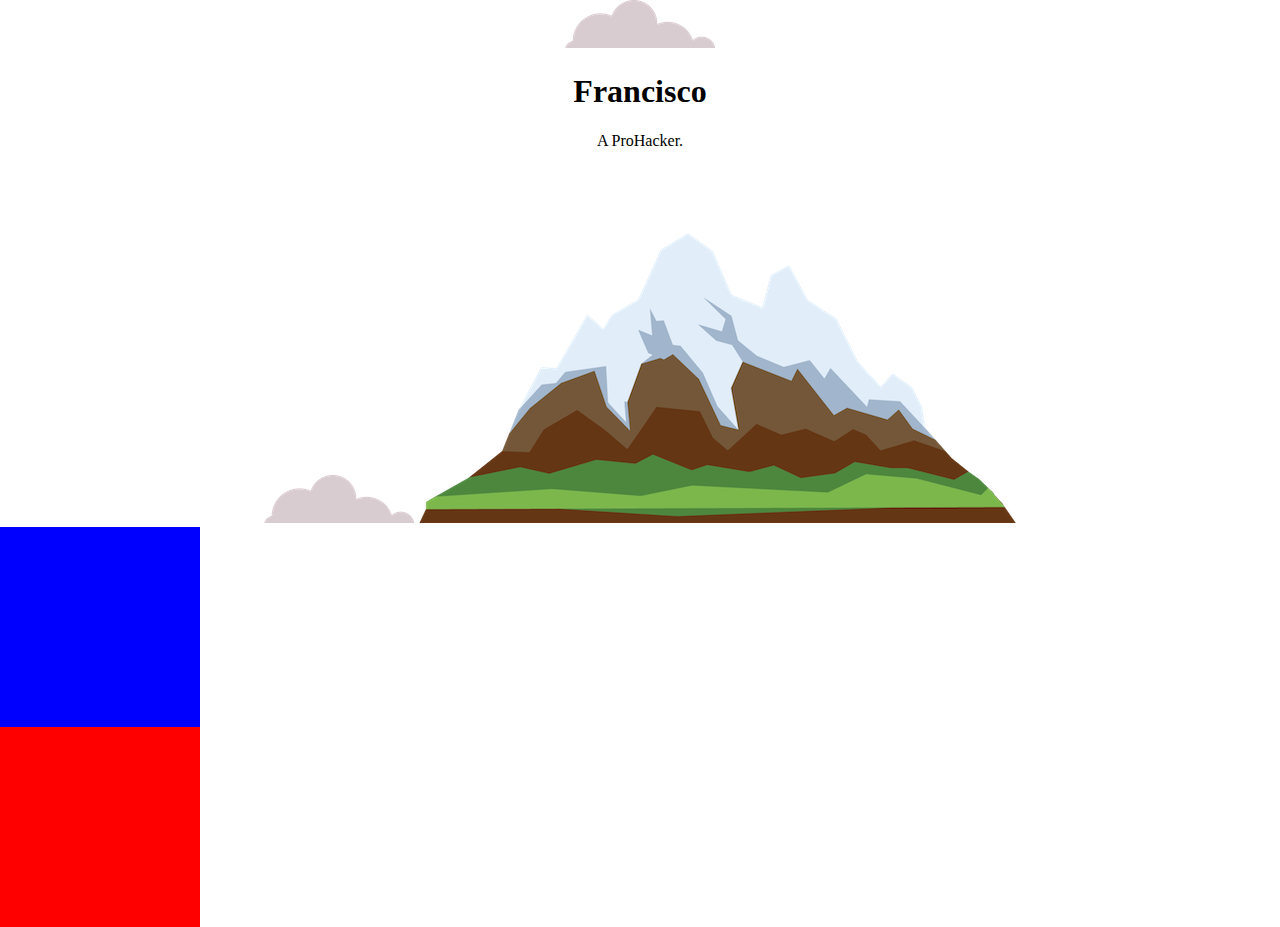
==== CSS - My Site/index.html @ 4b441fbb "initial commit" ====
<!DOCTYPE html>
<html lang="en">
<head>
    <meta charset="UTF-8">
    <meta http-equiv="X-UA-Compatible" content="IE=edge">
    <meta name="viewport" content="width=device-width, initial-scale=1.0">
    <link rel="stylesheet" href="css/styles.css">
    <link rel="icon" href="favicon.ico" type="image/x-icon">
    <title>Francisco Rosales</title>
</head>
<body>
    <div class="top-container">
        <img src="images/cloud.png" alt="cloud-img">
        <h1>Francisco</h1>
        <p>A <span class="pro">Pro</span>Hacker.</p>    
        <img src="images/cloud.png" alt="cloud-img">
        <img src="images/mountain.png" alt="mountain-img">
    </div>
    
    <div class="middle-container">

    </div>

    <div class="bottom-container">

    </div>
</body>
</html>
---- CSS - My Site/css/styles.css ----
body {
    margin: 0;
    text-align: center;
}


.middle-container {
    width: 200px;
    height: 200px;
    background-color: blue;
}

.bottom-container {
    width: 200px;
    height: 200px;
    background-color: red;
}
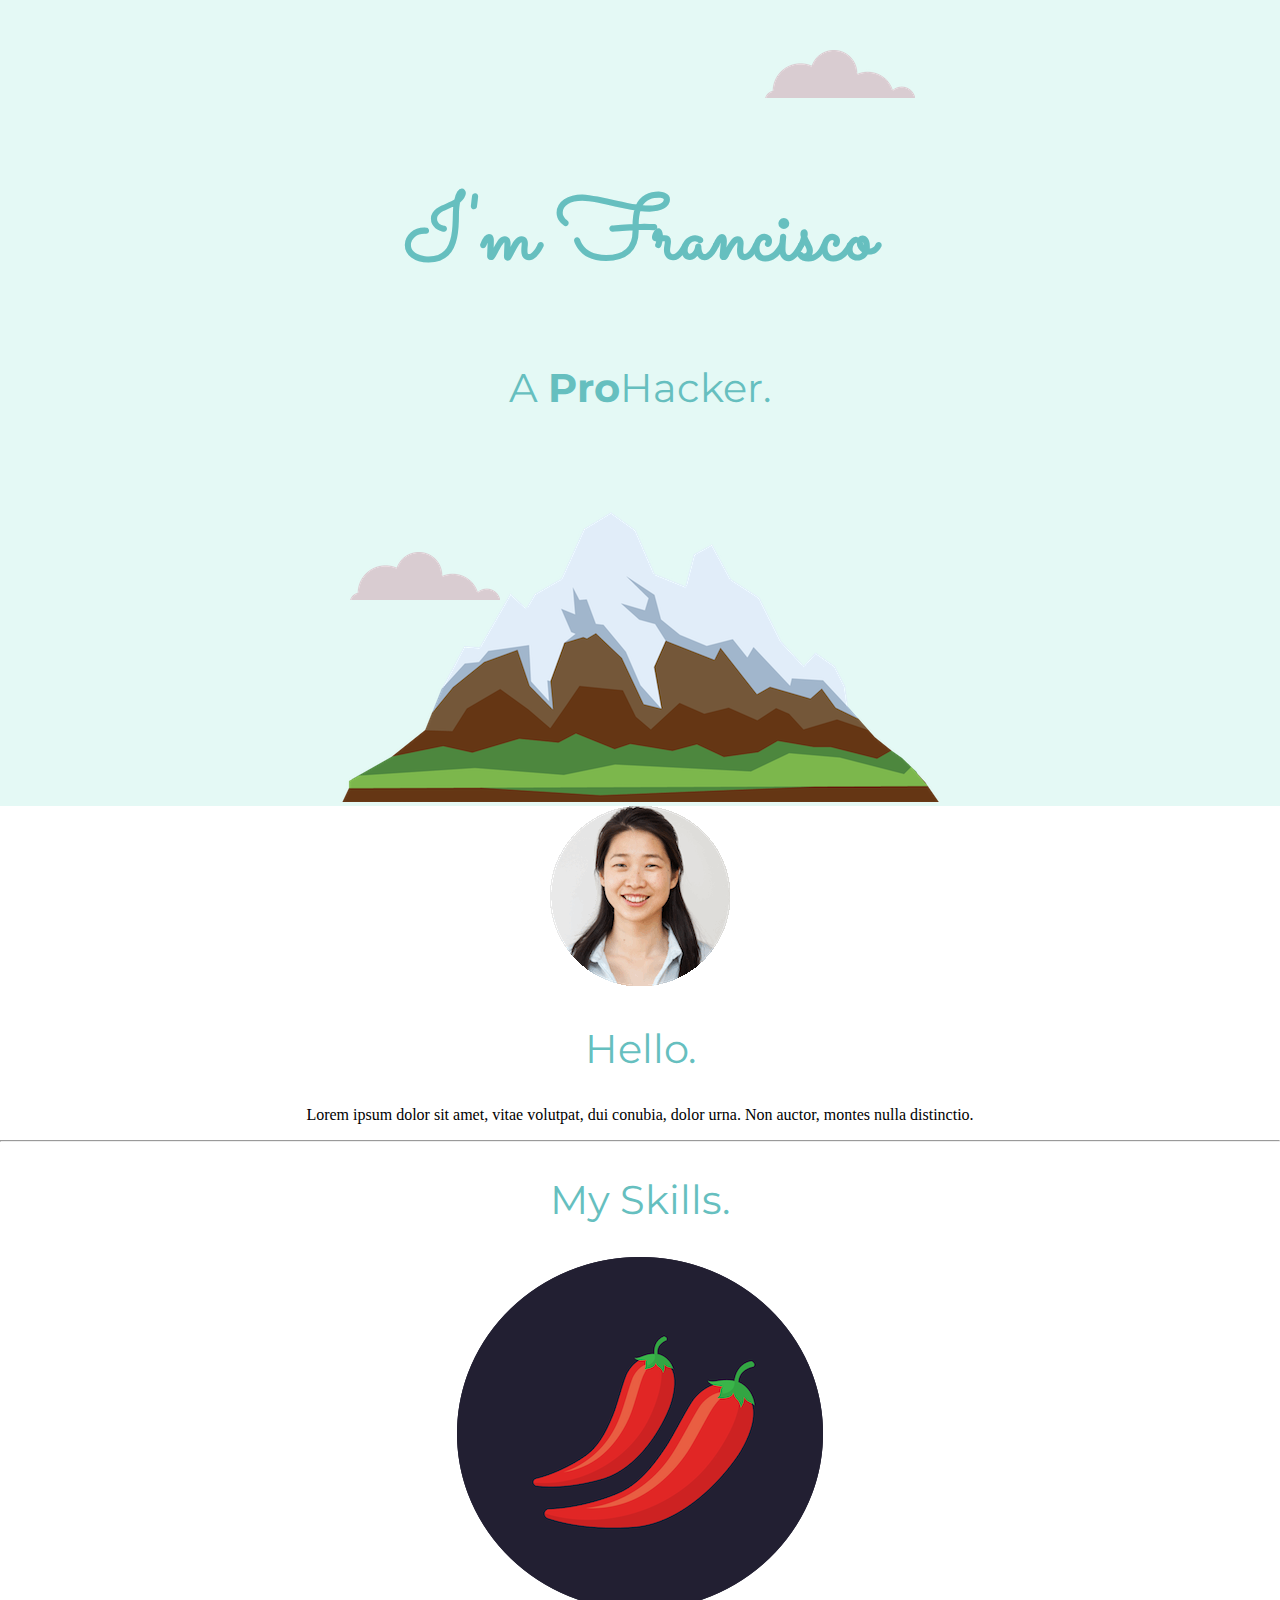
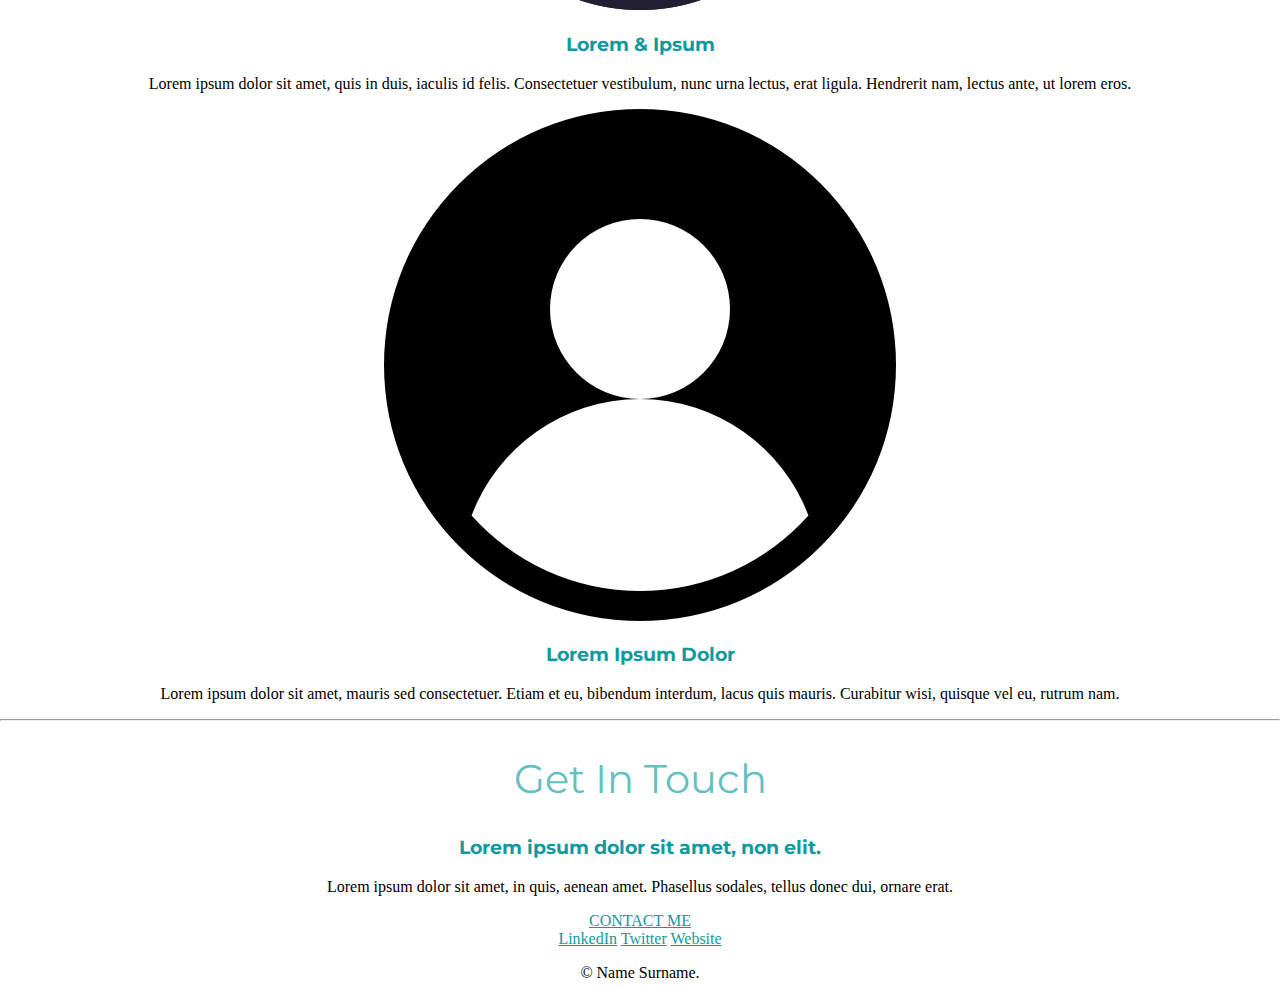
==== commit 03612110: "Add files via upload" ====
--- a/CSS - My Site/index.html
+++ b/CSS - My Site/index.html
@@ -6,22 +6,63 @@
     <meta name="viewport" content="width=device-width, initial-scale=1.0">
     <link rel="stylesheet" href="css/styles.css">
     <link rel="icon" href="favicon.ico" type="image/x-icon">
+    <link rel="preconnect" href="https://fonts.googleapis.com">
+    <link rel="preconnect" href="https://fonts.gstatic.com" crossorigin>
+    <link href="https://fonts.googleapis.com/css2?family=Sacramento&display=swap" rel="stylesheet">
+    <link rel="preconnect" href="https://fonts.googleapis.com">
+    <link rel="preconnect" href="https://fonts.gstatic.com" crossorigin>
+    <link href="https://fonts.googleapis.com/css2?family=Merriweather:wght@300&family=Sacramento&display=swap" rel="stylesheet">
+    <link rel="preconnect" href="https://fonts.googleapis.com">
+    <link rel="preconnect" href="https://fonts.gstatic.com" crossorigin>
+    <link href="https://fonts.googleapis.com/css2?family=Merriweather:wght@300&family=Montserrat&family=Sacramento&display=swap" rel="stylesheet">
     <title>Francisco Rosales</title>
 </head>
 <body>
     <div class="top-container">
-        <img src="images/cloud.png" alt="cloud-img">
-        <h1>Francisco</h1>
-        <p>A <span class="pro">Pro</span>Hacker.</p>    
-        <img src="images/cloud.png" alt="cloud-img">
-        <img src="images/mountain.png" alt="mountain-img">
+        <img class="top-cloud" src="images/cloud.png" alt="cloud-img">
+        <h1>I'm Francisco</h1>
+        <h2>A <span class="pro">Pro</span>Hacker.</h2>    
+        <img class="bottom-cloud" src="images/cloud.png" alt="cloud-img">
+        <img class="montain" src="images/mountain.png" alt="mountain-img">
     </div>
     
     <div class="middle-container">
-
-    </div>
-
-    <div class="bottom-container">
+        <div class="profile">
+          <img src="images/angela.png" alt="">
+          <h2>Hello.</h2>
+          <p>Lorem ipsum dolor sit amet, vitae volutpat, dui conubia, dolor urna. Non auctor, montes nulla distinctio.</p>
+        </div>
+        <hr>
+        <div class="skills">
+          <h2>My Skills.</h2>
+          <div class="skill-row">
+            <img class="" src="images/chillies.png" alt="">
+            <h3>Lorem & Ipsum</h3>
+            <p>Lorem ipsum dolor sit amet, quis in duis, iaculis id felis. Consectetuer vestibulum, nunc urna lectus, erat ligula. Hendrerit nam, lectus ante, ut lorem eros.</p>
+          </div>
+          <div class="skill-row">
+            <img class="" src="images/user.png" alt="">
+            <h3>Lorem Ipsum Dolor</h3>
+            <p>Lorem ipsum dolor sit amet, mauris sed consectetuer. Etiam et eu, bibendum interdum, lacus quis mauris. Curabitur wisi, quisque vel eu, rutrum nam.</p>
+          </div>
+        </div>
+        <hr>
+        <div class="contact-me">
+          <h2>Get In Touch</h2>
+          <h3>Lorem ipsum dolor sit amet, non elit.</h3>
+          <p>Lorem ipsum dolor sit amet, in quis, aenean amet. Phasellus sodales, tellus donec dui, ornare erat.</p>
+          <a class="btn" href="mailto:name@email.com">CONTACT ME</a>
+        </div>
+      </div>
+      
+      
+      <div class="bottom-container">
+        <a class="footer-link" href="https://www.linkedin.com/">LinkedIn</a>
+        <a class="footer-link" href="https://twitter.com/">Twitter</a>
+        <a class="footer-link" href="https://www.appbrewery.co/">Website</a>
+        <p>© Name Surname.</p>
+      </div>
+      
 
     </div>
 </body>
--- a/CSS - My Site/css/styles.css
+++ b/CSS - My Site/css/styles.css
@@ -2,18 +2,52 @@
 body {
     margin: 0;
     text-align: center;
+    font-family: 'Marriweather', serif;
+}
+
+h1 {
+    margin: 50px auto 0 auto;
+    font-family: 'Sacramento', cursive;
+    font-size: 5.625rem;
+    color: #66BFBF;
+    line-height: 2;
+}
+
+h2 {
+    font-family: 'Montserrat', sans-serif;
+    font-size: 2.5rem;
+    color: #66BFBF;
+    font-weight: normal;
+}
+
+h3 {
+    font-family: 'Montserrat', sans-serif;
+    color: #11999E;
+}
+
+a {
+    color: #11999E;
+}
+
+.top-container {
+    background-color: #E4F9F5;
+    padding-top: 100px;
+}
+
+.pro {
+    font-weight: bolder;
+}
+
+.top-cloud {
+    position: absolute;
+    right: 365px;
+    top: 50px;
+}
+
+.bottom-cloud {
+    position: absolute;
+    left: 350px;
+    bottom: 300px;
 }
 
 
-.middle-container {
-    width: 200px;
-    height: 200px;
-    background-color: blue;
-}
-
-.bottom-container {
-    width: 200px;
-    height: 200px;
-    background-color: red;
-}
-
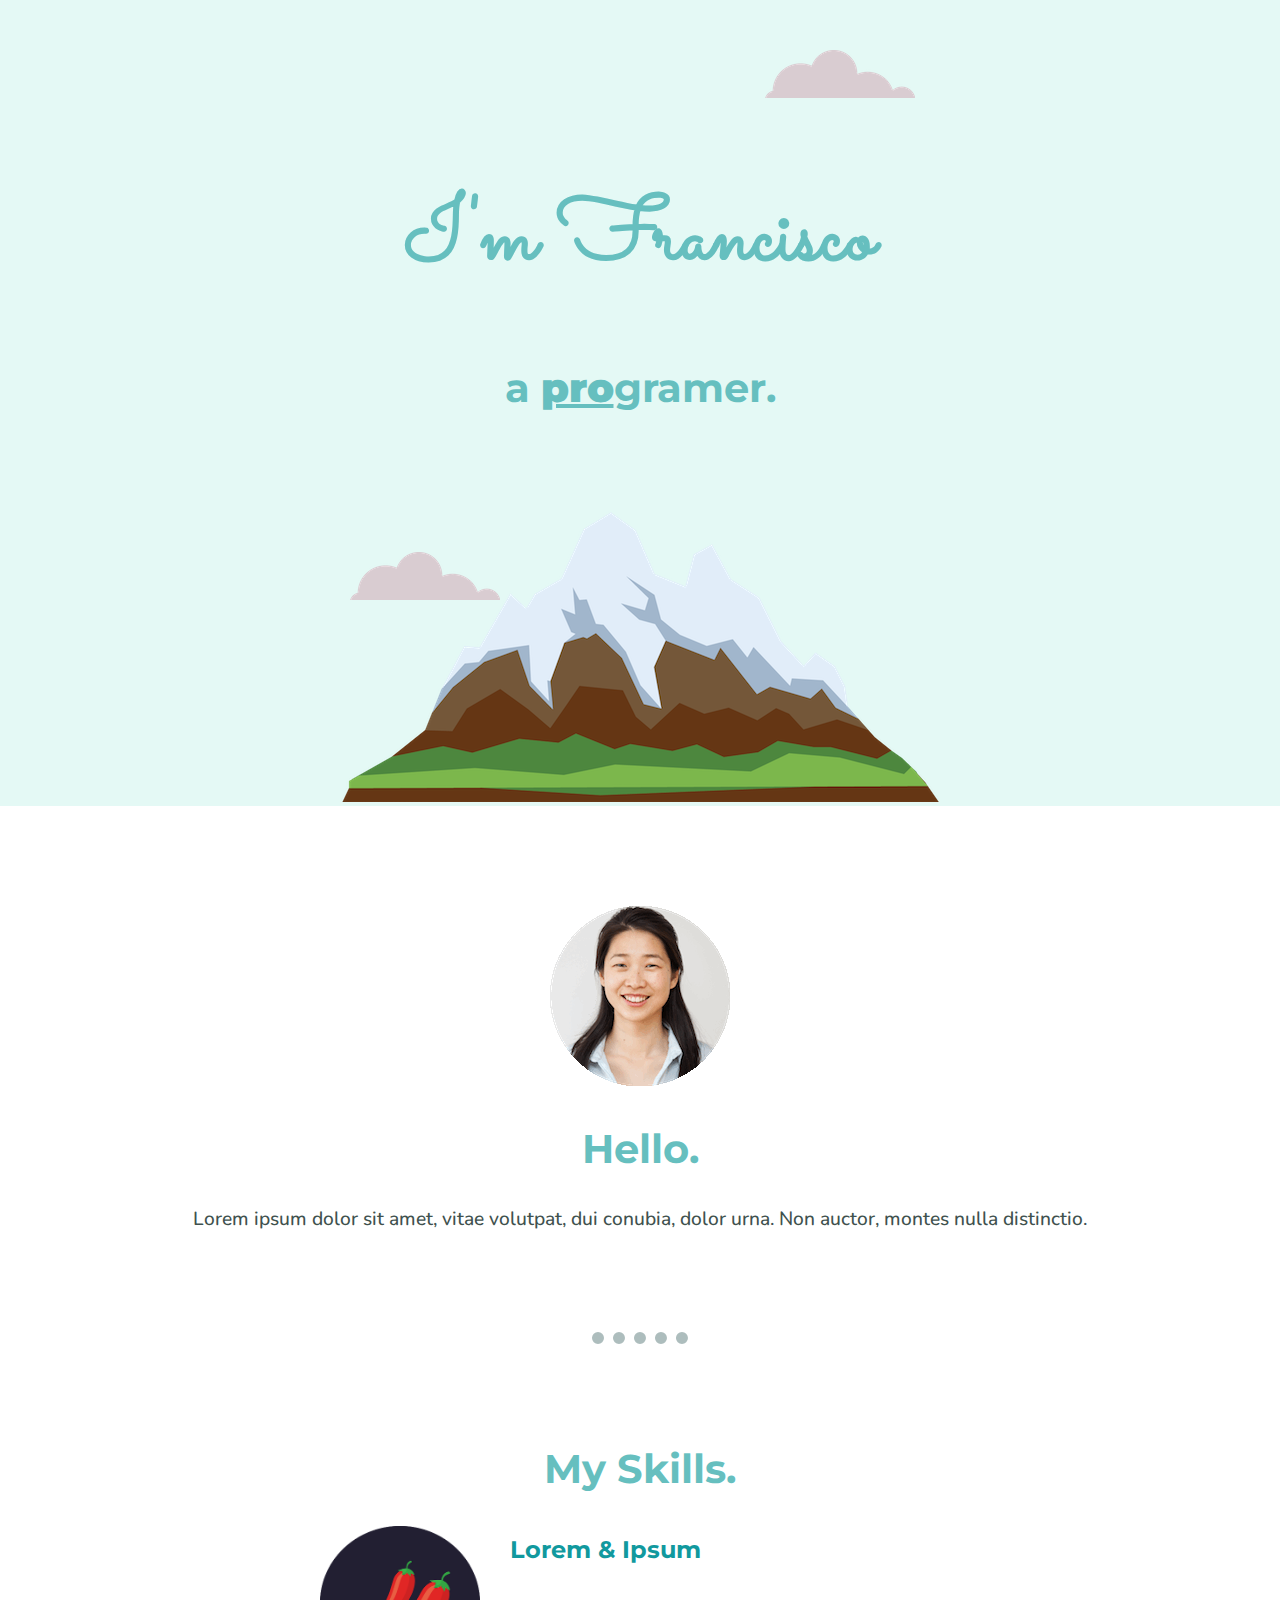
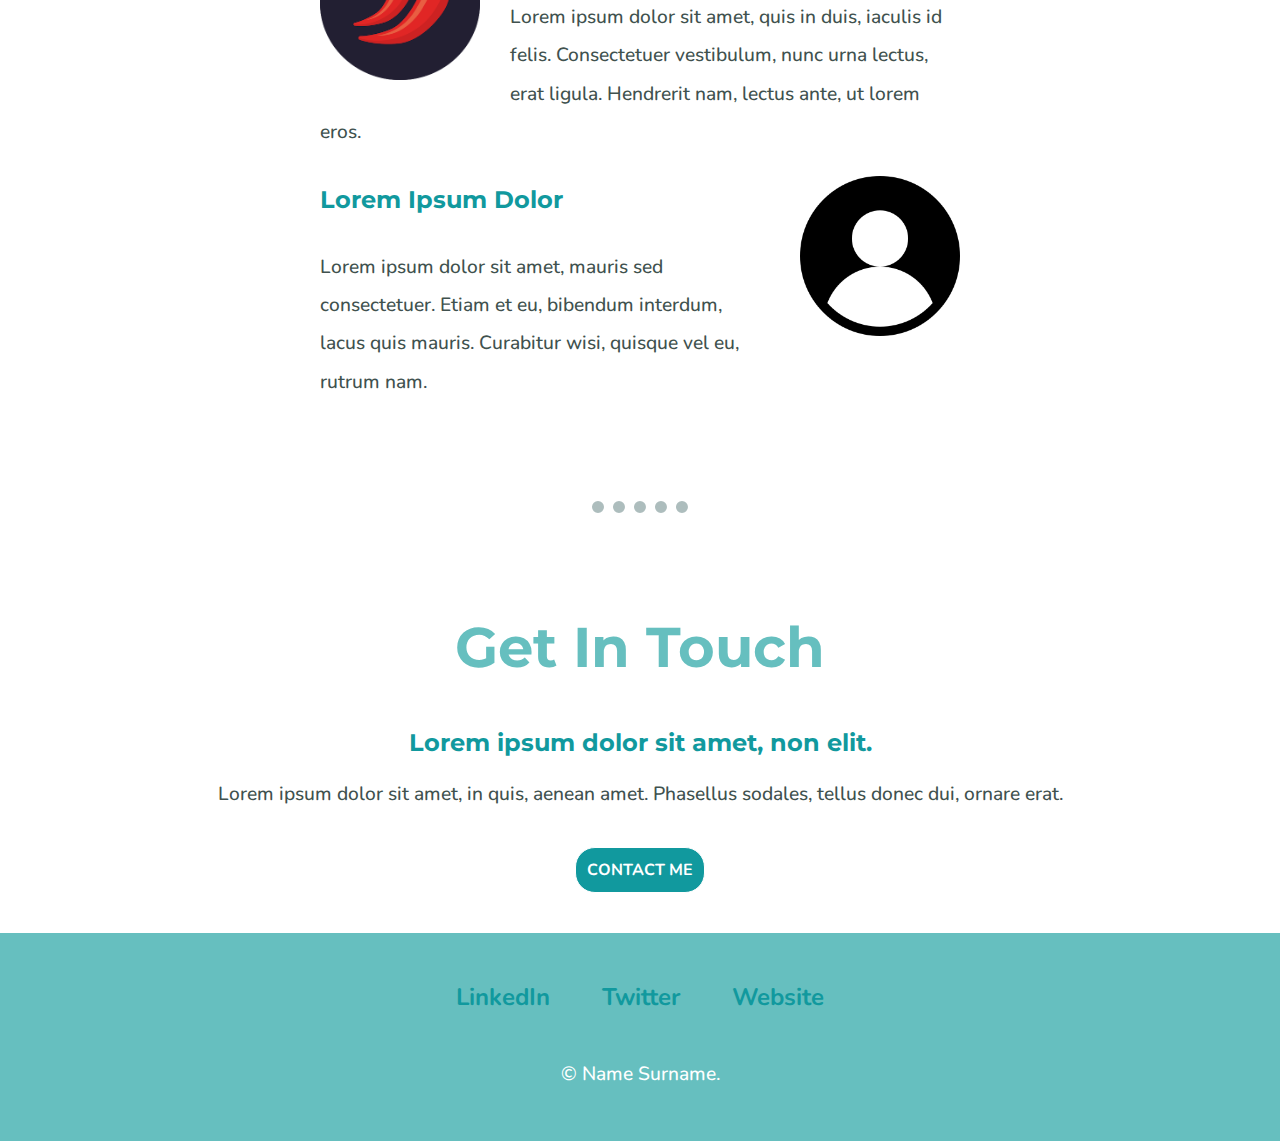
==== commit 323c06c0: "Add files via upload" ====
--- a/CSS - My Site/index.html
+++ b/CSS - My Site/index.html
@@ -9,19 +9,16 @@
     <link rel="preconnect" href="https://fonts.googleapis.com">
     <link rel="preconnect" href="https://fonts.gstatic.com" crossorigin>
     <link href="https://fonts.googleapis.com/css2?family=Sacramento&display=swap" rel="stylesheet">
-    <link rel="preconnect" href="https://fonts.googleapis.com">
-    <link rel="preconnect" href="https://fonts.gstatic.com" crossorigin>
     <link href="https://fonts.googleapis.com/css2?family=Merriweather:wght@300&family=Sacramento&display=swap" rel="stylesheet">
-    <link rel="preconnect" href="https://fonts.googleapis.com">
-    <link rel="preconnect" href="https://fonts.gstatic.com" crossorigin>
     <link href="https://fonts.googleapis.com/css2?family=Merriweather:wght@300&family=Montserrat&family=Sacramento&display=swap" rel="stylesheet">
+    <link href="https://fonts.googleapis.com/css2?family=Merriweather:wght@300&family=Montserrat&family=Nunito&family=Sacramento&display=swap" rel="stylesheet">
     <title>Francisco Rosales</title>
 </head>
 <body>
     <div class="top-container">
         <img class="top-cloud" src="images/cloud.png" alt="cloud-img">
         <h1>I'm Francisco</h1>
-        <h2>A <span class="pro">Pro</span>Hacker.</h2>    
+        <h2>a <span class="pro">pro</span>gramer.</h2>    
         <img class="bottom-cloud" src="images/cloud.png" alt="cloud-img">
         <img class="montain" src="images/mountain.png" alt="mountain-img">
     </div>
@@ -36,20 +33,20 @@
         <div class="skills">
           <h2>My Skills.</h2>
           <div class="skill-row">
-            <img class="" src="images/chillies.png" alt="">
+            <img class="image-1" src="images/chillies.png" alt="">
             <h3>Lorem & Ipsum</h3>
             <p>Lorem ipsum dolor sit amet, quis in duis, iaculis id felis. Consectetuer vestibulum, nunc urna lectus, erat ligula. Hendrerit nam, lectus ante, ut lorem eros.</p>
           </div>
           <div class="skill-row">
-            <img class="" src="images/user.png" alt="">
+            <img class="image-2" src="images/user.png" alt="">
             <h3>Lorem Ipsum Dolor</h3>
             <p>Lorem ipsum dolor sit amet, mauris sed consectetuer. Etiam et eu, bibendum interdum, lacus quis mauris. Curabitur wisi, quisque vel eu, rutrum nam.</p>
           </div>
         </div>
         <hr>
         <div class="contact-me">
-          <h2>Get In Touch</h2>
-          <h3>Lorem ipsum dolor sit amet, non elit.</h3>
+          <h2 class="get-in-touch">Get In Touch</h2>
+          <h3 class="get-in-touch-description">Lorem ipsum dolor sit amet, non elit.</h3>
           <p>Lorem ipsum dolor sit amet, in quis, aenean amet. Phasellus sodales, tellus donec dui, ornare erat.</p>
           <a class="btn" href="mailto:name@email.com">CONTACT ME</a>
         </div>
@@ -60,7 +57,7 @@
         <a class="footer-link" href="https://www.linkedin.com/">LinkedIn</a>
         <a class="footer-link" href="https://twitter.com/">Twitter</a>
         <a class="footer-link" href="https://www.appbrewery.co/">Website</a>
-        <p>© Name Surname.</p>
+        <p class="copyright">© Name Surname.</p>
       </div>
       
 
--- a/CSS - My Site/css/styles.css
+++ b/CSS - My Site/css/styles.css
@@ -17,12 +17,13 @@
     font-family: 'Montserrat', sans-serif;
     font-size: 2.5rem;
     color: #66BFBF;
-    font-weight: normal;
+    font-weight: bold;
 }
 
 h3 {
     font-family: 'Montserrat', sans-serif;
     color: #11999E;
+    font-size: 1.5rem;
 }
 
 a {
@@ -32,10 +33,12 @@
 .top-container {
     background-color: #E4F9F5;
     padding-top: 100px;
+    margin-bottom: 6.25rem;
 }
 
 .pro {
     font-weight: bolder;
+    text-decoration: underline;
 }
 
 .top-cloud {
@@ -50,4 +53,102 @@
     bottom: 300px;
 }
 
+.skill-row {
+    width: 50%;
+    margin: 0 auto;
+    text-align: left;
+    line-height: 2;
+}
 
+.image-1 {
+    width: 25%;
+    float: left;
+    margin-right: 30px;
+}
+
+.image-2 {
+    width: 25%;
+    float: right;
+    margin-left: 30px;
+}
+
+p {
+    color: #40514E;
+    font-size: 1.2rem;
+    font-weight: 500;
+    font-family: 'Nunito', sans-serif;
+}
+
+hr {
+    border: 0.75rem;
+    width: 6rem;
+    border-top-style: dotted;
+    border-top-color: #adbdbd;
+    margin: 100px auto;
+}
+
+.skills {
+    margin-top: 6.25rem;
+}
+
+.get-in-touch {
+    margin-top: 6.25rem;
+    font-size: 3.5rem;
+}
+
+.bottom-container {
+    background-color: #66BFBF;
+    height: 10rem;
+    padding-top: 3rem;
+    margin-top: 2rem;
+}
+
+.btn {
+    border: 0.1rem;
+    border-style: solid;
+    background-color: #11999E;
+    color: white;
+    padding: 0.7rem;
+    border-radius: 20px;
+    text-decoration: none;
+    font-family: 'Nunito', sans-serif;
+    font-weight: bolder;
+    display: block;
+    width: fit-content;
+    margin: 2.5rem auto 2.5rem auto;
+}
+
+.btn:hover {
+    border: 0.1rem;
+    border-style: solid;
+    background-color: white;
+    color: #11999E;
+    padding: 0.7rem;
+    border-radius: 20px;
+    text-decoration: none;
+    font-family: 'Nunito', sans-serif;
+    font-weight: bolder;
+}
+
+.footer-link {
+    margin: 1.5rem;
+    font-size: 24px;
+    font-family: 'Nunito', sans-serif;
+    text-decoration: none;
+    font-weight: bolder;
+    color: #11999E;
+}
+
+.footer-link:hover {
+    margin: 1.5rem;
+    font-size: 24px;
+    font-family: 'Nunito', sans-serif;
+    text-decoration: none;
+    font-weight: bolder;
+    color: white;
+}
+
+.copyright {
+    margin-top: 3rem;
+    color: white;
+}